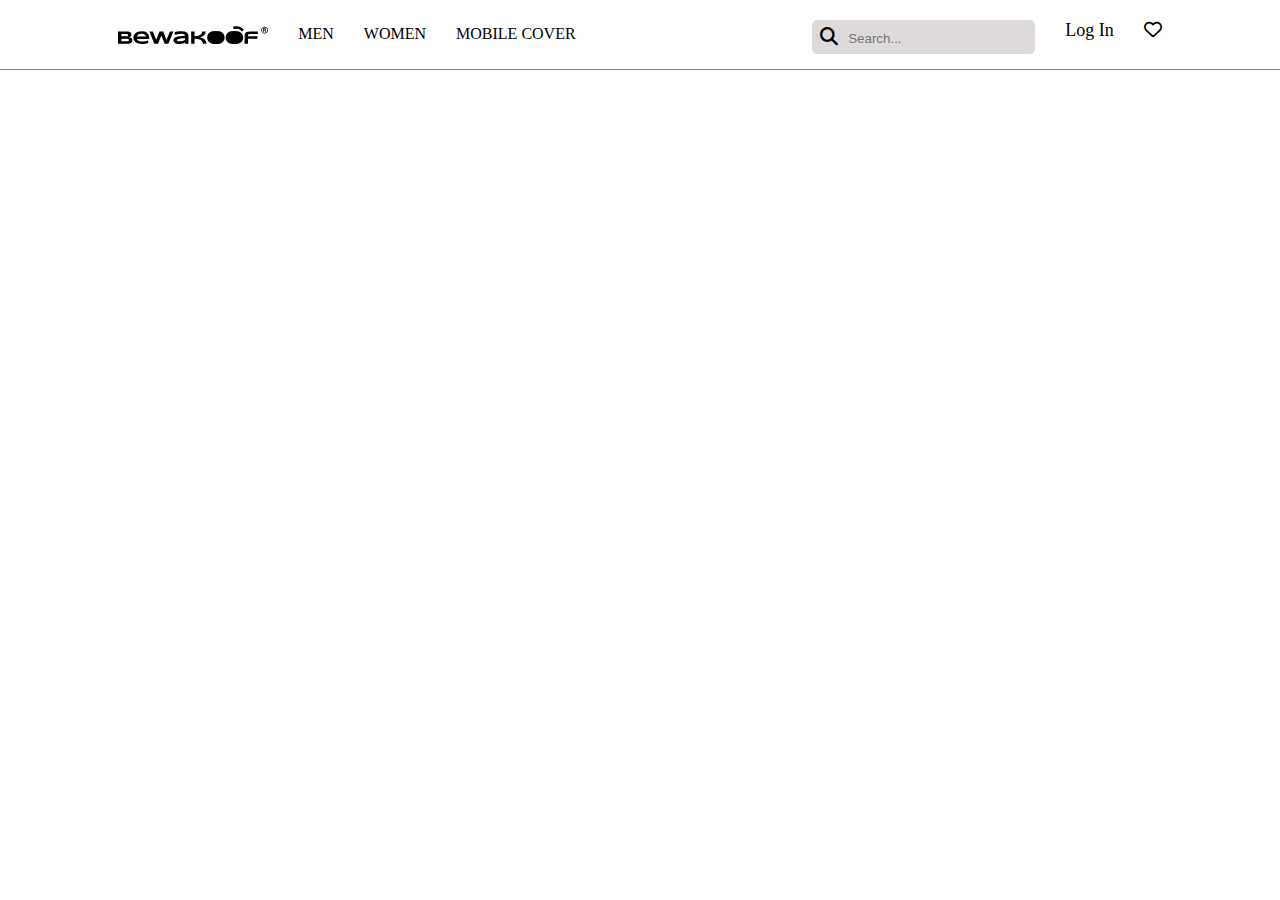
==== login.html @ 850fbb10 "adding link" ====
<!DOCTYPE html>
<html lang="en">
<head>
    <meta charset="UTF-8">
    <meta name="viewport" content="width=device-width, initial-scale=1.0">
    <title>Log In / Sign In</title>
    <link rel="shortcut icon" href="./logo and icon/icon.png" type="image/x-icon">
    <link rel="stylesheet" href="https://cdnjs.cloudflare.com/ajax/libs/font-awesome/6.7.2/css/all.min.css"
    integrity="sha512-Evv84Mr4kqVGRNSgIGL/F/aIDqQb7xQ2vcrdIwxfjThSH8CSR7PBEakCr51Ck+w+/U6swU2Im1vVX0SVk9ABhg=="
    crossorigin="anonymous" referrerpolicy="no-referrer" />
    <link rel="stylesheet" href="login.css">
</head>
<body>
    <header>
        <nav>
            <section id="navbar">
                <ul style="list-style: none;">
                    <li><img src="./logo and icon/logo.svg" alt="" width="150px"></li>
                    <li><a href="">MEN</a></li>
                    <li><a href="">WOMEN</a></li>
                    <li><a href="">MOBILE COVER</a></li>
                </ul>
                <ul style="list-style: none; font-size: large;">
                    <p><i class="fa-solid fa-magnifying-glass"></i><input type="text" name="Search"
                            placeholder="Search..." id=""></p>
                    <li><a href="">Log In</a></li>
                    <li><a href=""><i class="fa-regular fa-heart"></i></a></li>
                </ul>
            </section>
        </nav>
    </header>
    <main>
        <section>

            
        </section>
    </main>
</body>
</html>
---- login.css ----
*{
    margin: 0;
    padding: 0;
    box-sizing: border-box;
}

header nav #navbar{
    display: flex;
    justify-content: space-around;
    align-items: center;
    padding: 20px 0px 15px 0px;
    border-bottom: 1px solid gray;
}

header nav #navbar ul{
    display: flex;
    gap: 30px;
}

header nav #navbar ul li a{
   text-decoration: none;
   color: black;
}

header nav #navbar ul p{
   border-radius: 5px;
   padding: 5px 10px 5px 5px;
   background-color: rgb(222, 218, 218);
}

header nav #navbar ul p i{
   padding: 3px 10px 3px 3px;
}

header nav #navbar ul p input{
    border: none;
    outline: none;
    background-color: rgb(222, 218, 218);
}
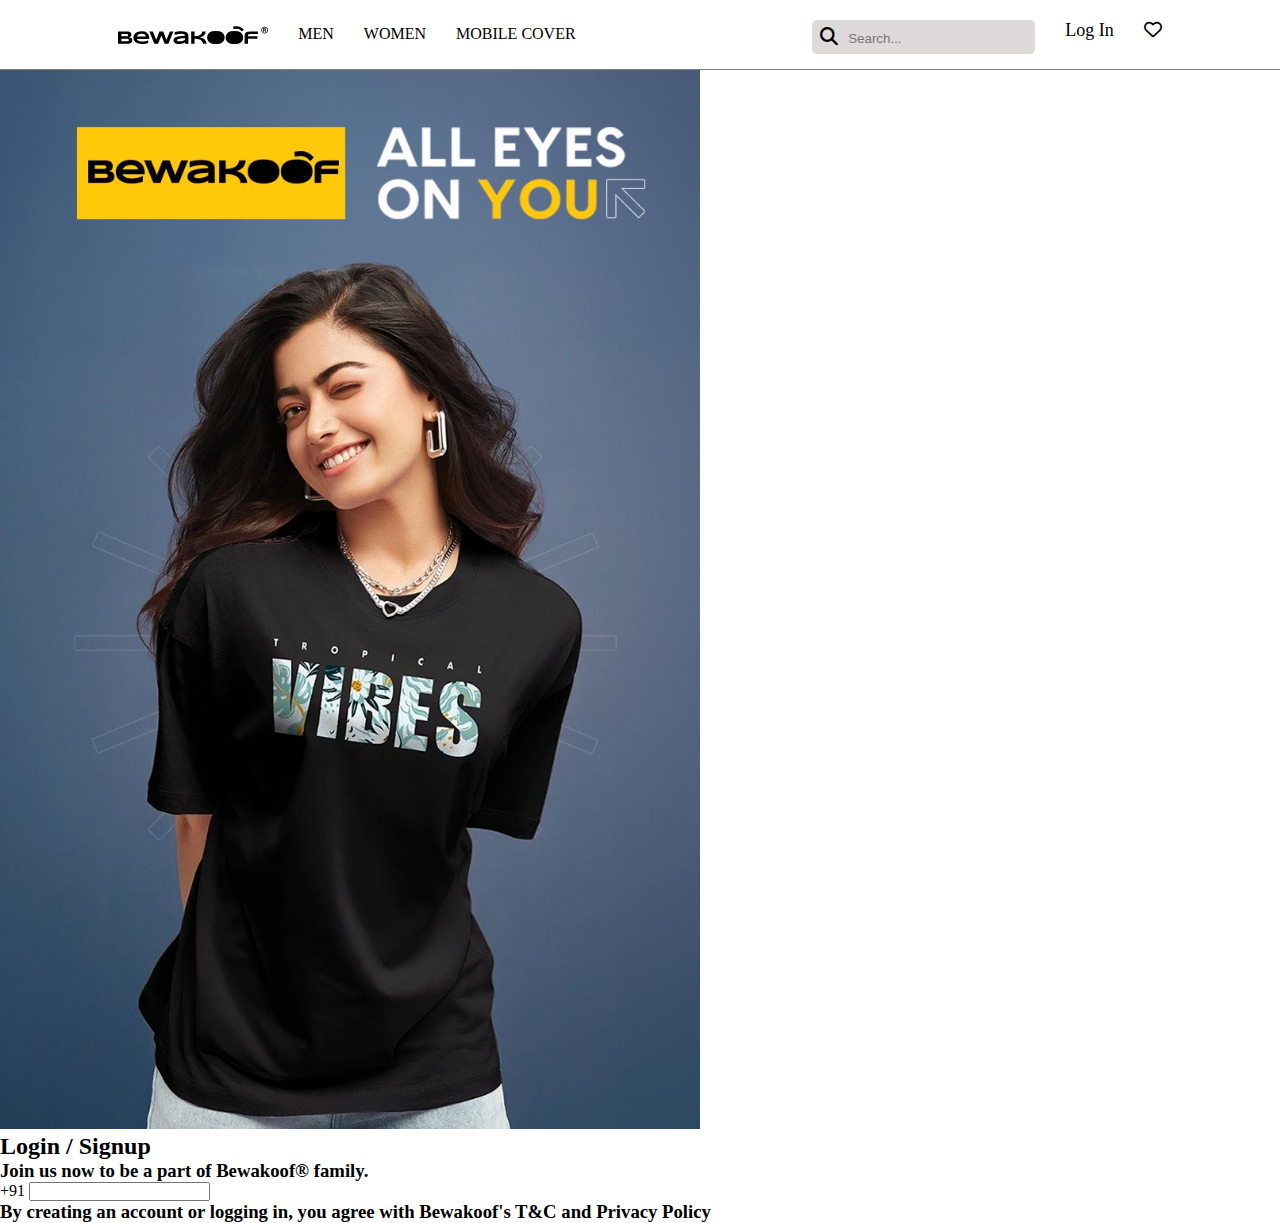
==== commit 9b6586b7: "adding payment form" ====
--- a/login.html
+++ b/login.html
@@ -3,7 +3,7 @@
 <head>
     <meta charset="UTF-8">
     <meta name="viewport" content="width=device-width, initial-scale=1.0">
-    <title>Log In / Sign In</title>
+    <title>Online Fashion Shopping for Man</title>
     <link rel="shortcut icon" href="./logo and icon/icon.png" type="image/x-icon">
     <link rel="stylesheet" href="https://cdnjs.cloudflare.com/ajax/libs/font-awesome/6.7.2/css/all.min.css"
     integrity="sha512-Evv84Mr4kqVGRNSgIGL/F/aIDqQb7xQ2vcrdIwxfjThSH8CSR7PBEakCr51Ck+w+/U6swU2Im1vVX0SVk9ABhg=="
@@ -30,9 +30,14 @@
         </nav>
     </header>
     <main>
-        <section>
-
-            
+        <section class="mainpage">
+           <img src="./loginpage/loginimg.jpg" alt="" width="700px">
+           <form action="">
+            <h2>Login / Signup</h2>
+            <h3>Join us now to be a part of Bewakoof® family.</h3>
+            <p>+91 <input type="number"></p>
+            <h3>By creating an account or logging in, you agree with Bewakoof's <span>T&C</span> and <span>Privacy Policy</span></h3>
+           </form>
         </section>
     </main>
 </body>
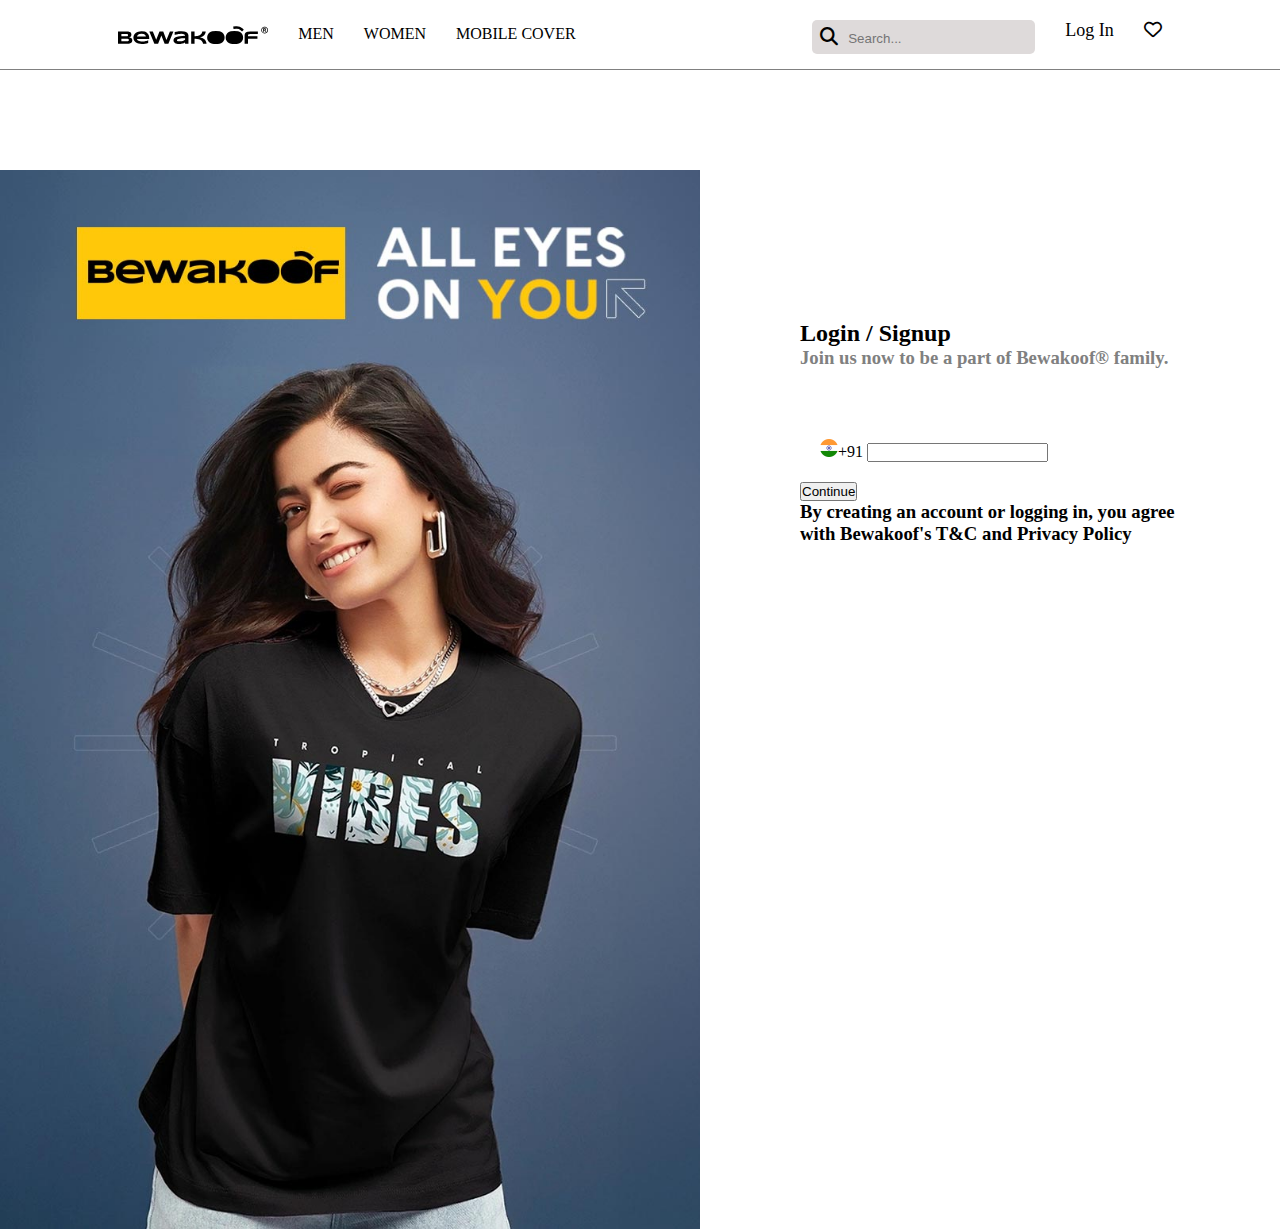
==== commit ab94fb36: "update" ====
--- a/login.html
+++ b/login.html
@@ -6,8 +6,8 @@
     <title>Online Fashion Shopping for Man</title>
     <link rel="shortcut icon" href="./logo and icon/icon.png" type="image/x-icon">
     <link rel="stylesheet" href="https://cdnjs.cloudflare.com/ajax/libs/font-awesome/6.7.2/css/all.min.css"
-    integrity="sha512-Evv84Mr4kqVGRNSgIGL/F/aIDqQb7xQ2vcrdIwxfjThSH8CSR7PBEakCr51Ck+w+/U6swU2Im1vVX0SVk9ABhg=="
-    crossorigin="anonymous" referrerpolicy="no-referrer" />
+        integrity="sha512-Evv84Mr4kqVGRNSgIGL/F/aIDqQb7xQ2vcrdIwxfjThSH8CSR7PBEakCr51Ck+w+/U6swU2Im1vVX0SVk9ABhg=="
+        crossorigin="anonymous" referrerpolicy="no-referrer" />
     <link rel="stylesheet" href="login.css">
 </head>
 <body>
@@ -31,13 +31,15 @@
     </header>
     <main>
         <section class="mainpage">
-           <img src="./loginpage/loginimg.jpg" alt="" width="700px">
-           <form action="">
-            <h2>Login / Signup</h2>
-            <h3>Join us now to be a part of Bewakoof® family.</h3>
-            <p>+91 <input type="number"></p>
-            <h3>By creating an account or logging in, you agree with Bewakoof's <span>T&C</span> and <span>Privacy Policy</span></h3>
-           </form>
+            <img src="./loginpage/loginimg.jpg" alt="" width="700px">
+            <form class="formm">
+                <h2>Login / Signup</h2>
+                <h3 style="color: gray;">Join us now to be a part of Bewakoof® family.</h3>
+                <p><img src="./logo and icon/india-flag.png" alt="">+91 <input type="number"></p>
+                <button>Continue</button>
+                <h3>By creating an account or logging in, you agree with Bewakoof's <span>T&C</span> and <span>Privacy
+                        Policy</span></h3>
+            </form>
         </section>
     </main>
 </body>
--- a/login.css
+++ b/login.css
@@ -36,4 +36,32 @@
     border: none;
     outline: none;
     background-color: rgb(222, 218, 218);
+}
+
+.mainpage{
+    display: flex;
+    justify-content: space-between;
+    padding: 100px 0px 0px 0px;
+}
+
+.mainpage .formm{
+    padding: 100px;
+}
+
+.mainpage .formm h2{
+    padding: 50px 0px 0px 0px;
+}
+
+.mainpage .formm h3{
+    padding: 0px 0px 50px 0px;
+
+}
+
+.mainpage .formm p{
+    padding: 20px;
+    gap: 10px;
+}
+
+.mainpage .formm p img{
+    width: 18px;
 }